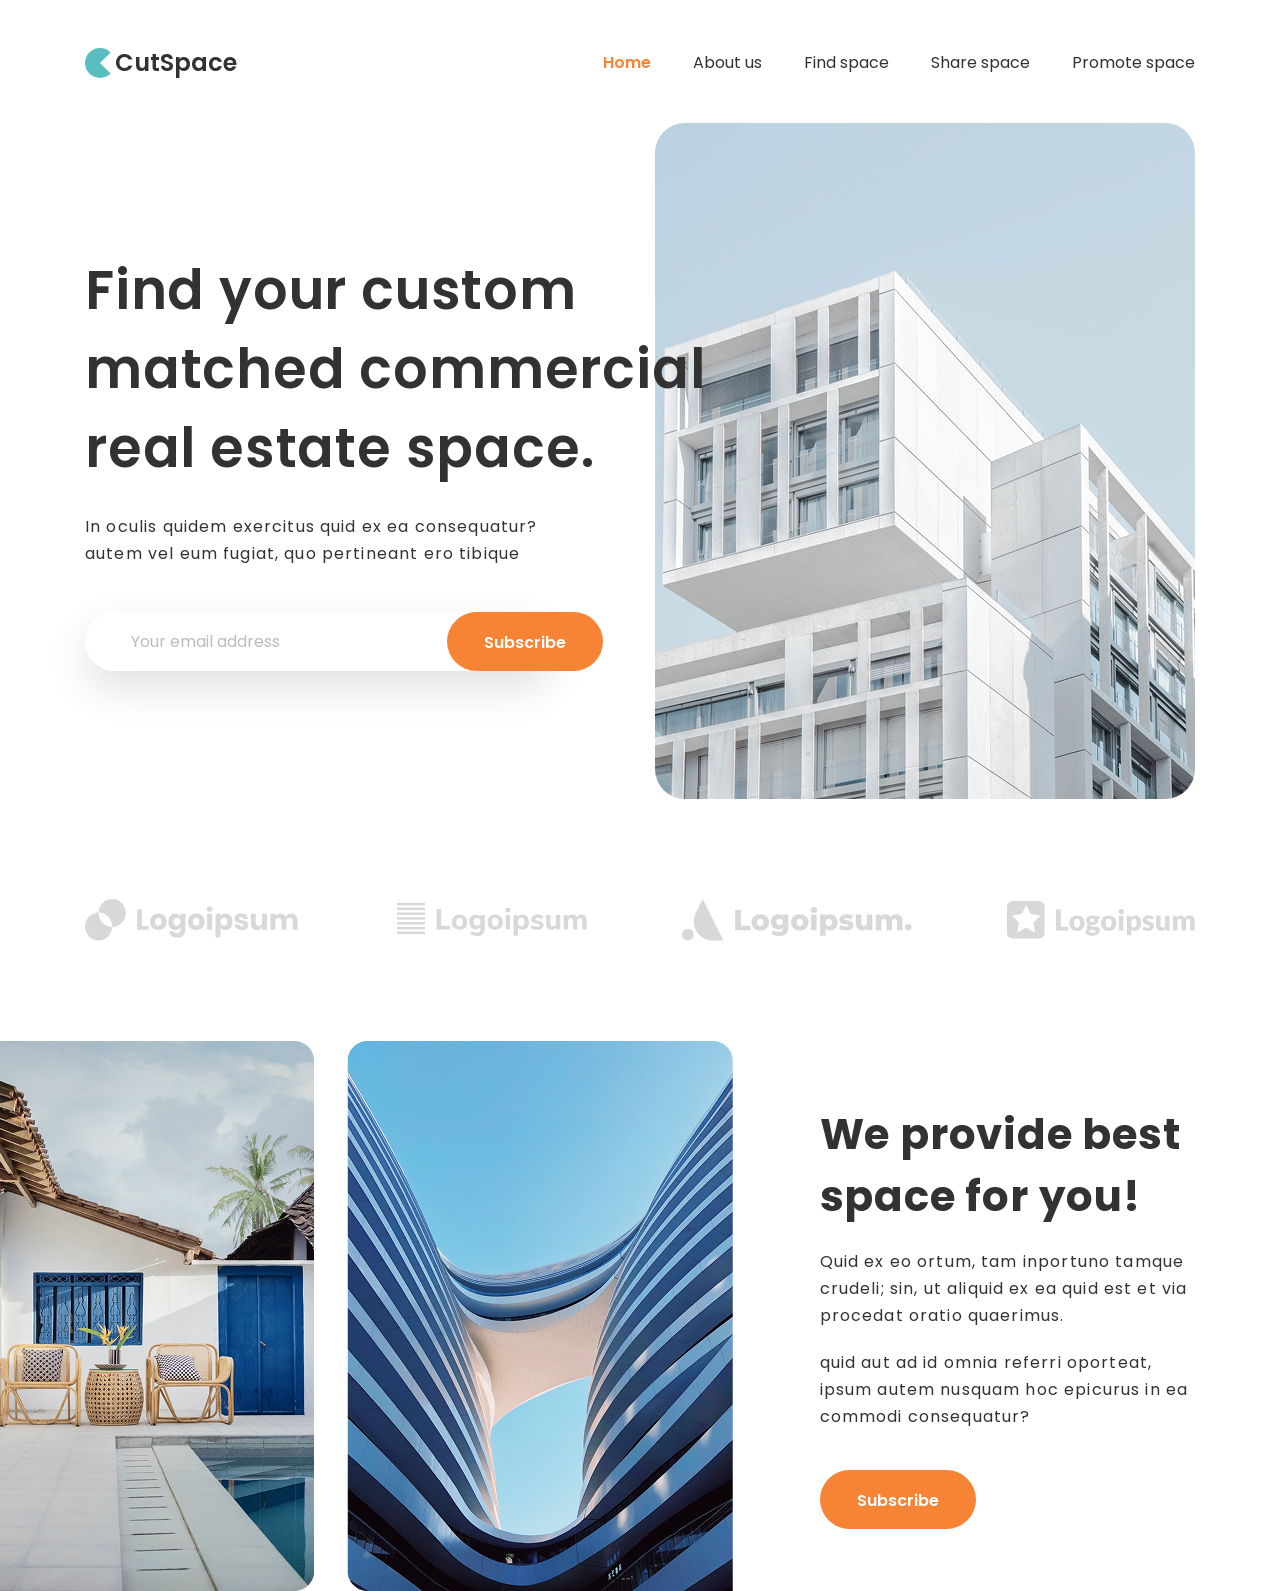
==== index.html @ 337571ca "first commit" ====
<!DOCTYPE html>
<html lang="en">
	<head>
		<meta charset="UTF-8" />
		<meta name="viewport" content="width=device-width, initial-scale=1.0" />
		<title>Suit</title>
		<link rel="stylesheet" href="reset.css" />
		<link rel="stylesheet" href="style.css" />
		<link rel="preconnect" href="https://fonts.googleapis.com" />
		<link rel="preconnect" href="https://fonts.gstatic.com" crossorigin />
		<link
			href="https://fonts.googleapis.com/css2?family=Poppins:ital,wght@0,100;0,200;0,300;0,400;0,500;0,600;0,700;0,800;0,900;1,100;1,200;1,300;1,400;1,500;1,600;1,700;1,800;1,900&display=swap"
			rel="stylesheet"
		/>
	</head>
	<body>


		<!-- header -->
<!-- Логотип + текст в шапке -->

		<div class="container">
			<div class="logo-conteiner">
				<div class="logo">
					<img src="./img/header/logo.svg" alt="logo" />
					<p class="logo__text">CutSpace</p>
				</div>

				<!-- Навигация -->
				
					<div class="nav">
						<ul class="nav-list">
							<li><a class="nav-link orange">Home</a></li>
							<li><a class="nav-link">About us</a></li>
							<li><a class="nav-link">Find space</a></li>
							<li><a class="nav-link">Share space</a></li>
							<li><a class="nav-link">Promote space</a></li>
						</ul>
					</div>
			</div>
		</div>


		<!-- Заголовок + форма + кнопка -->

		<header class="header container">
			<div class="header__left">
				<h1 class="header__title">
					Find your custom matched commercial real estate space.
				</h1>
				<p class="header__text">
					In oculis quidem exercitus quid ex ea consequatur? autem vel eum
					fugiat, quo pertineant ero tibique
				</p>
				<form action="" class="form">
					<div class="input-wrap">
						<label class="form__label" for="email">
							<img src="./img/header/post_logo.jpg" alt=""
						/></label>
						<input
							class="form__input"
							type="text"
							id="email"
							placeholder="Your email address"
						/>
					</div>
					<button class="btn">Subscribe</button>
				</form>
			</div>
			<div class="header__right">
				<img src="./img/header/main_logo.jpg" alt="picture" />
			</div>
		</header>



<!-- main block -->



		<main>

			<!-- Клиенты логотипы -->
			
			<section class="clients">
				<div class="container clients__wrap">
					<img src="./img/main/clients/logo-1.svg" alt="clients-1" />
					<img src="./img/main/clients/logo-2.svg" alt="clients-2" />
					<img src="./img/main/clients/logo-3.svg" alt="clients-3" />
					<img src="./img/main/clients/logo-4.svg" alt="clients-4" />
				</div>
			</section>

			<!-- Информация -->
			<section class="information">
				<div class="information__pictures">
					<div class="picture">
						<img class="picture__img" src="./img/main/information/information-left.jpg" alt="information" />
					</div>
					<div class="picture">
						<img class="picture__img" src="./img/main/information/information-right.jpg" alt="information-2" />
					</div>
				</div>

				<!-- Информационное описание -->
				<div class="container information__description">
					<h2 class="title">We provide best space for you!</h2>
					<p class="text">Quid ex eo ortum, tam inportuno tamque crudeli; sin, ut aliquid ex ea quid est et via procedat oratio quaerimus.</p>
					<p class="text information__text">quid aut ad id omnia referri oporteat, ipsum autem nusquam hoc epicurus in ea commodi consequatur?</p>
					<button class="btn information__btn">Subscribe</button>
				</div>
			</section>
		</main>
	</body>
</html>
---- style.css ----
* {
	font-family: 'Poppins', sans-serif;
  color: #323232;
}

.container {
	max-width: 1140px; /* Максимальная длина блока */
	padding: 0 15px; /* внутрненний отсутп */
	margin: 0 auto; /* внешний отсутп*/
}

.logo {
	display: flex;
	gap: 4px; /* Отсутпы между рядами*/
	align-items: center;
}

.logo__text {
	font-weight: 600;
	font-size: 24px;
}

.orange {
  color: #F78434;
  font-weight: 600;
  font-size: 16px;

}

.logo-conteiner {
  display: flex;
    justify-content: space-between;
    padding: 45px 0 43px 0;
    align-items: center;
}

.nav-list {
  display: flex;
  gap: 42px;
}

/* header*/

.header {
  display: flex;
  justify-content: space-between;
  align-items: center;
}

.header__left {
  max-width: 467px;

}

.header__title {
  font-size: 54px;
  font-weight: 600;
  line-height: 79px;
  letter-spacing: 0.8px;
  margin-right: -160px;
  position: relative;
  z-index: 1;
  margin-bottom: 25px;
}

.header__text {
  font-size: 16px;
  line-height: 27px;
  letter-spacing: 1.15px;
  margin-bottom: 45px;
}

/* Форма */

.form {
box-shadow: 0px 17px 42px rgba(0, 0, 0, 0.12);
border-radius: 30px;
display: flex;
justify-content: space-between;
align-items: center;
}

.input-wrap {
  display: flex;
  align-items: center;
  
}

.form__label {
  padding-left: 28px;
  padding-right: 18px;
}

.form__input::placeholder {
color: #BBBBBB;
}

.btn {
  background-color: #F78434;
  font-size: 16px;
  font-weight: 600;
  color: #FFFFFF;
  padding: 18px 37px 16px 37px;
  border-radius: 30px;
}

.header__right {
  border-radius: 30px;
  overflow: hidden;
}

/* clietns */


.clients__wrap {
  display: flex;
  justify-content: space-between;
  padding-top: 100px;
  padding-bottom: 100px;
}

.information {
  display: flex;
  justify-content: space-between;
}

/* Информационные картинки к описанию */

.information__pictures {
  display: flex;
  gap: 32px;
}

/* Описание */

.information__description {
  display: flex;
  flex-direction: column;
  gap: 20px;
  max-width: 374px;
  padding: 0;
  justify-content: center;
}

.title {
font-size: 42px;
font-style: normal;
font-weight: 700;
line-height: 62px;
letter-spacing: 0.8px;
}

.text {
  font-size: 16px;
  font-style: normal;
  line-height: 27px;
  letter-spacing: 1.15px;
}
.information__text {
  margin-bottom: 20px;
}

/* Кнопка информация */
.information__btn {
  align-self: flex-start;
}
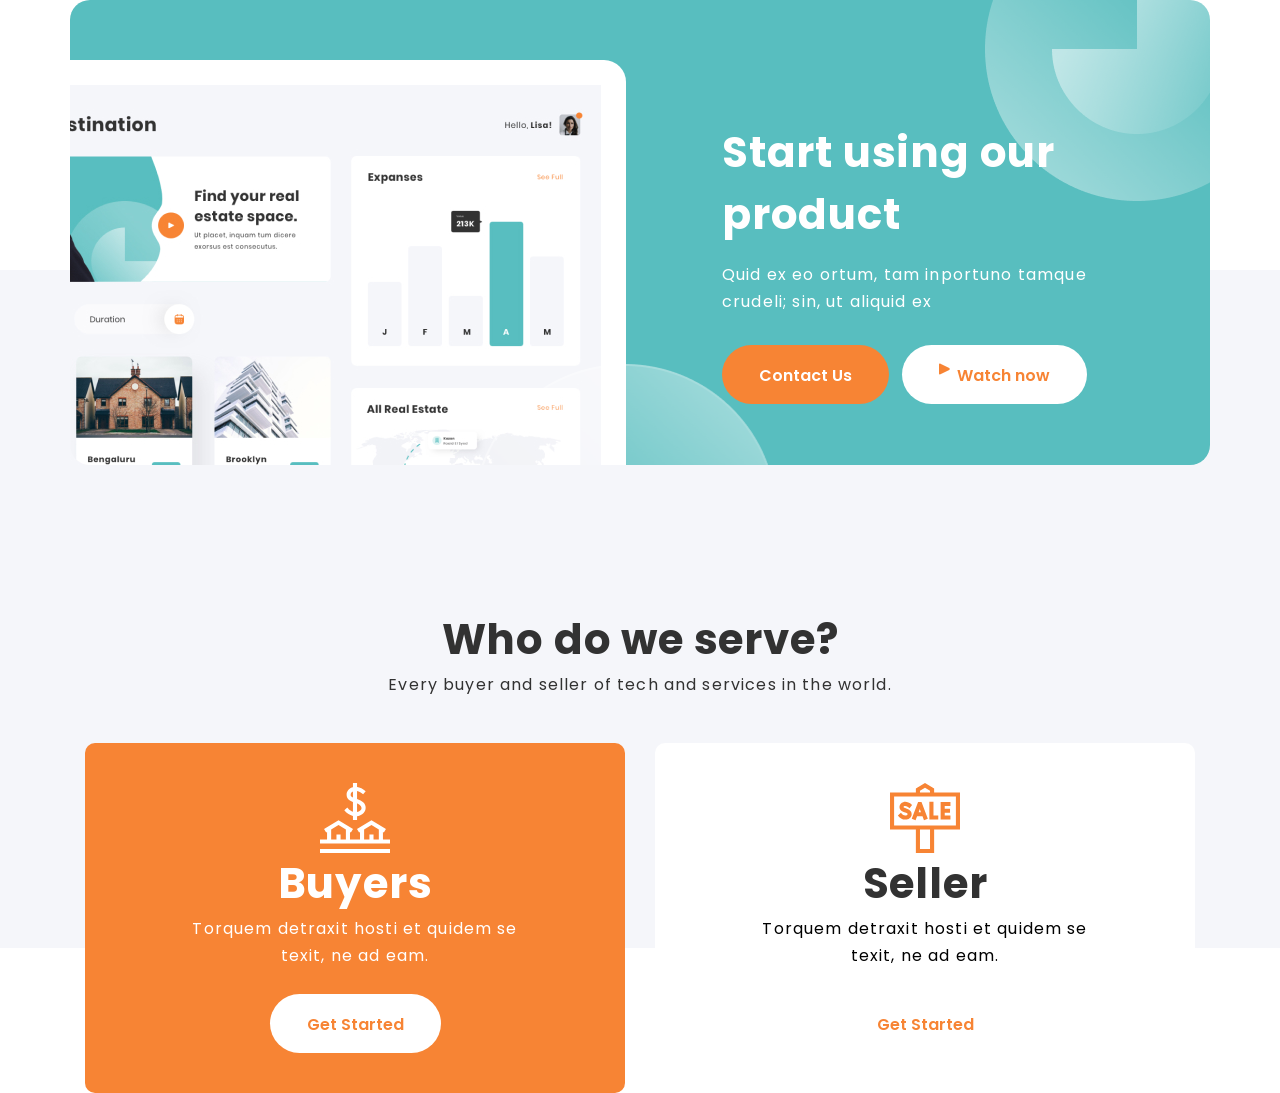
==== commit a5d8fdbb: "Добавил serve section" ====
--- a/index.html
+++ b/index.html
@@ -14,12 +14,10 @@
 		/>
 	</head>
 	<body>
+		<!-- header -->
+		<!-- Логотип + текст в шапке -->
 
-
-		<!-- header -->
-<!-- Логотип + текст в шапке -->
-
-		<div class="container">
+		<div class="container none">
 			<div class="logo-conteiner">
 				<div class="logo">
 					<img src="./img/header/logo.svg" alt="logo" />
@@ -27,23 +25,22 @@
 				</div>
 
 				<!-- Навигация -->
-				
-					<div class="nav">
-						<ul class="nav-list">
-							<li><a class="nav-link orange">Home</a></li>
-							<li><a class="nav-link">About us</a></li>
-							<li><a class="nav-link">Find space</a></li>
-							<li><a class="nav-link">Share space</a></li>
-							<li><a class="nav-link">Promote space</a></li>
-						</ul>
-					</div>
+
+				<div class="nav">
+					<ul class="nav-list">
+						<li><a class="nav-link orange">Home</a></li>
+						<li><a class="nav-link">About us</a></li>
+						<li><a class="nav-link">Find space</a></li>
+						<li><a class="nav-link">Share space</a></li>
+						<li><a class="nav-link">Promote space</a></li>
+					</ul>
+				</div>
 			</div>
 		</div>
 
-
 		<!-- Заголовок + форма + кнопка -->
 
-		<header class="header container">
+		<header class="header container none">
 			<div class="header__left">
 				<h1 class="header__title">
 					Find your custom matched commercial real estate space.
@@ -72,17 +69,12 @@
 			</div>
 		</header>
 
-
-
-<!-- main block -->
-
-
+		<!-- main block -->
 
 		<main>
+			<!-- Клиенты логотипы -->
 
-			<!-- Клиенты логотипы -->
-			
-			<section class="clients">
+			<section class="clients none">
 				<div class="container clients__wrap">
 					<img src="./img/main/clients/logo-1.svg" alt="clients-1" />
 					<img src="./img/main/clients/logo-2.svg" alt="clients-2" />
@@ -92,22 +84,113 @@
 			</section>
 
 			<!-- Информация -->
-			<section class="information">
+			<section class="information information__bottom none">
 				<div class="information__pictures">
 					<div class="picture">
-						<img class="picture__img" src="./img/main/information/information-left.jpg" alt="information" />
+						<img
+							class="picture__img"
+							src="./img/main/information/information-left.jpg"
+							alt="information"
+						/>
 					</div>
 					<div class="picture">
-						<img class="picture__img" src="./img/main/information/information-right.jpg" alt="information-2" />
+						<img
+							class="picture__img"
+							src="./img/main/information/information-right.jpg"
+							alt="information-2"
+						/>
 					</div>
 				</div>
 
 				<!-- Информационное описание -->
 				<div class="container information__description">
 					<h2 class="title">We provide best space for you!</h2>
-					<p class="text">Quid ex eo ortum, tam inportuno tamque crudeli; sin, ut aliquid ex ea quid est et via procedat oratio quaerimus.</p>
-					<p class="text information__text">quid aut ad id omnia referri oporteat, ipsum autem nusquam hoc epicurus in ea commodi consequatur?</p>
+					<p class="text">
+						Quid ex eo ortum, tam inportuno tamque crudeli; sin, ut aliquid ex
+						ea quid est et via procedat oratio quaerimus.
+					</p>
+					<p class="text information__text">
+						quid aut ad id omnia referri oporteat, ipsum autem nusquam hoc
+						epicurus in ea commodi consequatur?
+					</p>
 					<button class="btn information__btn">Subscribe</button>
+				</div>
+			</section>
+
+			<!-- Продукт -->
+
+			<section class="product container">
+				<img class="oval-up" src="./img/main/product/Oval.png" alt="Oval_up" />
+
+				<img
+					class="oval-down"
+					src="./img/main/product/Oval_down.png"
+					alt="oval-down"
+				/>
+
+				<div class="product__img">
+					<img src="./img/main/product/dashboard.jpg" alt="dashboard" />
+				</div>
+
+				<div class="product__information">
+					<h2 class="title product__title">Start using our product</h2>
+					<p class="text product__text">
+						Quid ex eo ortum, tam inportuno tamque crudeli; sin, ut aliquid ex
+					</p>
+					<div class="product__buttons">
+						<button class="btn">Contact Us</button>
+						<button class="btn btn_white">
+							<img
+								src="./img/main/product/Icon_watch.svg"
+								alt="icon watch"
+							/>Watch now
+						</button>
+					</div>
+				</div>
+
+				<!-- Главное server -->
+			</section>
+
+			<section class="serve">
+				<div class="container">
+					<div class="serve__header">
+						<h2 class="title">Who do we serve?</h2>
+						<p class="text">
+							Every buyer and seller of tech and services in the world.
+						</p>
+					</div>
+
+					<!-- Карточка Левая server -->
+
+					<div class="cards">
+						<div class="card">
+							<img
+								class="card__img"
+								src="./img/main/card/buyers.svg"
+								alt="buyers"
+							/>
+							<h3 class="title card__title">Buyers</h3>
+							<p class="text card__text">
+								Torquem detraxit hosti et quidem se texit, ne ad eam.
+							</p>
+							<button class="btn btn_white">Get Started</button>
+						</div>
+
+						<!-- Правая карточка -->
+
+						<div class="card card_white">
+							<img
+								class="card__img"
+								src="./img/main/card/sale.svg"
+								alt="buyers"
+							/>
+							<h3 class="title">Seller</h3>
+							<p class="text card__text card__text_black">
+								Torquem detraxit hosti et quidem se texit, ne ad eam.
+							</p>
+							<button class="btn btn_white">Get Started</button>
+						</div>
+					</div>
 				</div>
 			</section>
 		</main>
--- a/style.css
+++ b/style.css
@@ -1,6 +1,10 @@
 * {
 	font-family: 'Poppins', sans-serif;
-  color: #323232;
+	color: #323232;
+}
+
+.none {
+	display: none !important;
 }
 
 .container {
@@ -21,146 +25,276 @@
 }
 
 .orange {
-  color: #F78434;
-  font-weight: 600;
-  font-size: 16px;
-
+	color: #f78434;
+	font-weight: 600;
+	font-size: 16px;
 }
 
 .logo-conteiner {
-  display: flex;
-    justify-content: space-between;
-    padding: 45px 0 43px 0;
-    align-items: center;
+	display: flex;
+	justify-content: space-between;
+	padding: 45px 0 43px 0;
+	align-items: center;
 }
 
 .nav-list {
-  display: flex;
-  gap: 42px;
+	display: flex;
+	gap: 42px;
 }
 
 /* header*/
 
 .header {
-  display: flex;
-  justify-content: space-between;
-  align-items: center;
+	display: flex;
+	justify-content: space-between;
+	align-items: center;
 }
 
 .header__left {
-  max-width: 467px;
-
+	max-width: 467px;
 }
 
 .header__title {
-  font-size: 54px;
-  font-weight: 600;
-  line-height: 79px;
-  letter-spacing: 0.8px;
-  margin-right: -160px;
-  position: relative;
-  z-index: 1;
-  margin-bottom: 25px;
+	font-size: 54px;
+	font-weight: 600;
+	line-height: 79px;
+	letter-spacing: 0.8px;
+	margin-right: -160px;
+	position: relative;
+	z-index: 1;
+	margin-bottom: 25px;
 }
 
 .header__text {
-  font-size: 16px;
-  line-height: 27px;
-  letter-spacing: 1.15px;
-  margin-bottom: 45px;
+	font-size: 16px;
+	line-height: 27px;
+	letter-spacing: 1.15px;
+	margin-bottom: 45px;
 }
 
 /* Форма */
 
 .form {
-box-shadow: 0px 17px 42px rgba(0, 0, 0, 0.12);
-border-radius: 30px;
-display: flex;
-justify-content: space-between;
-align-items: center;
+	box-shadow: 0px 17px 42px rgba(0, 0, 0, 0.12);
+	border-radius: 30px;
+	display: flex;
+	justify-content: space-between;
+	align-items: center;
 }
 
 .input-wrap {
-  display: flex;
-  align-items: center;
-  
+	display: flex;
+	align-items: center;
 }
 
 .form__label {
-  padding-left: 28px;
-  padding-right: 18px;
+	padding-left: 28px;
+	padding-right: 18px;
 }
 
 .form__input::placeholder {
-color: #BBBBBB;
+	color: #bbbbbb;
 }
 
 .btn {
-  background-color: #F78434;
-  font-size: 16px;
-  font-weight: 600;
-  color: #FFFFFF;
-  padding: 18px 37px 16px 37px;
-  border-radius: 30px;
+	background-color: #f78434;
+	font-size: 16px;
+	font-weight: 600;
+	color: #ffffff;
+	padding: 18px 37px 16px 37px;
+	border-radius: 30px;
 }
 
 .header__right {
-  border-radius: 30px;
-  overflow: hidden;
+	border-radius: 30px;
+	overflow: hidden;
 }
 
 /* clietns */
 
-
 .clients__wrap {
-  display: flex;
-  justify-content: space-between;
-  padding-top: 100px;
-  padding-bottom: 100px;
+	display: flex;
+	justify-content: space-between;
+	padding-top: 100px;
+	padding-bottom: 100px;
 }
 
 .information {
-  display: flex;
-  justify-content: space-between;
-}
-
+	display: flex;
+	justify-content: space-between;
+}
+
+.information__bottom {
+	margin-bottom: 154px;
+}
 /* Информационные картинки к описанию */
 
 .information__pictures {
-  display: flex;
-  gap: 32px;
+	display: flex;
+	gap: 32px;
 }
 
 /* Описание */
 
 .information__description {
-  display: flex;
-  flex-direction: column;
-  gap: 20px;
-  max-width: 374px;
-  padding: 0;
-  justify-content: center;
+	display: flex;
+	flex-direction: column;
+	gap: 20px;
+	max-width: 374px;
+	padding: 0;
+	justify-content: center;
 }
 
 .title {
-font-size: 42px;
-font-style: normal;
-font-weight: 700;
-line-height: 62px;
-letter-spacing: 0.8px;
+	font-size: 42px;
+	font-style: normal;
+	font-weight: 700;
+	line-height: 62px;
+	letter-spacing: 0.8px;
 }
 
 .text {
-  font-size: 16px;
-  font-style: normal;
-  line-height: 27px;
-  letter-spacing: 1.15px;
+	font-size: 16px;
+	font-style: normal;
+	line-height: 27px;
+	letter-spacing: 1.15px;
 }
 .information__text {
-  margin-bottom: 20px;
+	margin-bottom: 20px;
 }
 
 /* Кнопка информация */
 .information__btn {
-  align-self: flex-start;
-}
+	align-self: flex-start;
+}
+
+/* Продукт */
+
+.product {
+	background-color: #58bebf;
+	padding-left: 0;
+	padding-top: 60px;
+	display: flex;
+	gap: 96px;
+	border-radius: 20px;
+	align-items: center;
+	position: relative;
+	margin-bottom: 144px;
+}
+
+.oval-up {
+	position: absolute;
+	right: 0;
+	top: 0;
+}
+
+.oval-down {
+	position: absolute;
+	bottom: 0;
+	left: 50%;
+	transform: translateX(-55%);
+}
+
+.product__img {
+	border-radius: 0 22px 0 0;
+	overflow: hidden;
+	padding: 25px 25px 0 0;
+	background-color: white;
+}
+
+.product__information {
+	max-width: 365px;
+}
+
+.product__title {
+	margin-bottom: 15px;
+	color: white;
+}
+
+.product__text {
+	color: white;
+	margin-bottom: 30px;
+}
+
+.product__buttons {
+	display: flex;
+	justify-content: space-between;
+}
+
+.btn_white {
+	color: black;
+	background: white;
+	display: flex;
+	gap: 7px;
+}
+
+/* Serve */
+.serve {
+	position: relative;
+}
+.serve:before {
+	content: '';
+	display: block;
+	width: 100%;
+	height: 140%;
+	background-color: #f5f6fa;
+	position: absolute;
+	top: -70%;
+	z-index: -1;
+}
+
+.serve__header {
+	display: flex;
+	flex-direction: column;
+	align-items: center;
+	margin-bottom: 45px;
+}
+
+.cards {
+	display: flex;
+	justify-content: space-between;
+}
+
+/* Карточка */
+.card {
+	max-width: 540px;
+	background-color: #f78434;
+	padding-top: 40px;
+	padding-bottom: 40px;
+	display: flex;
+	flex-direction: column;
+	align-items: center;
+	border-radius: 10px;
+	padding-left: 88px;
+	padding-right: 88px;
+}
+
+.card__img {
+	width: 70px;
+}
+
+.card__title {
+	color: white;
+}
+
+.card__text {
+	color: white;
+	margin-bottom: 25px;
+	max-width: 364px;
+	text-align: center;
+}
+
+.btn_white {
+	background-color: white;
+	color: #f78434;
+}
+
+/* Правая карточка */
+
+.card_white {
+	background-color: white;
+}
+
+.card__text_black {
+	color: black;
+}
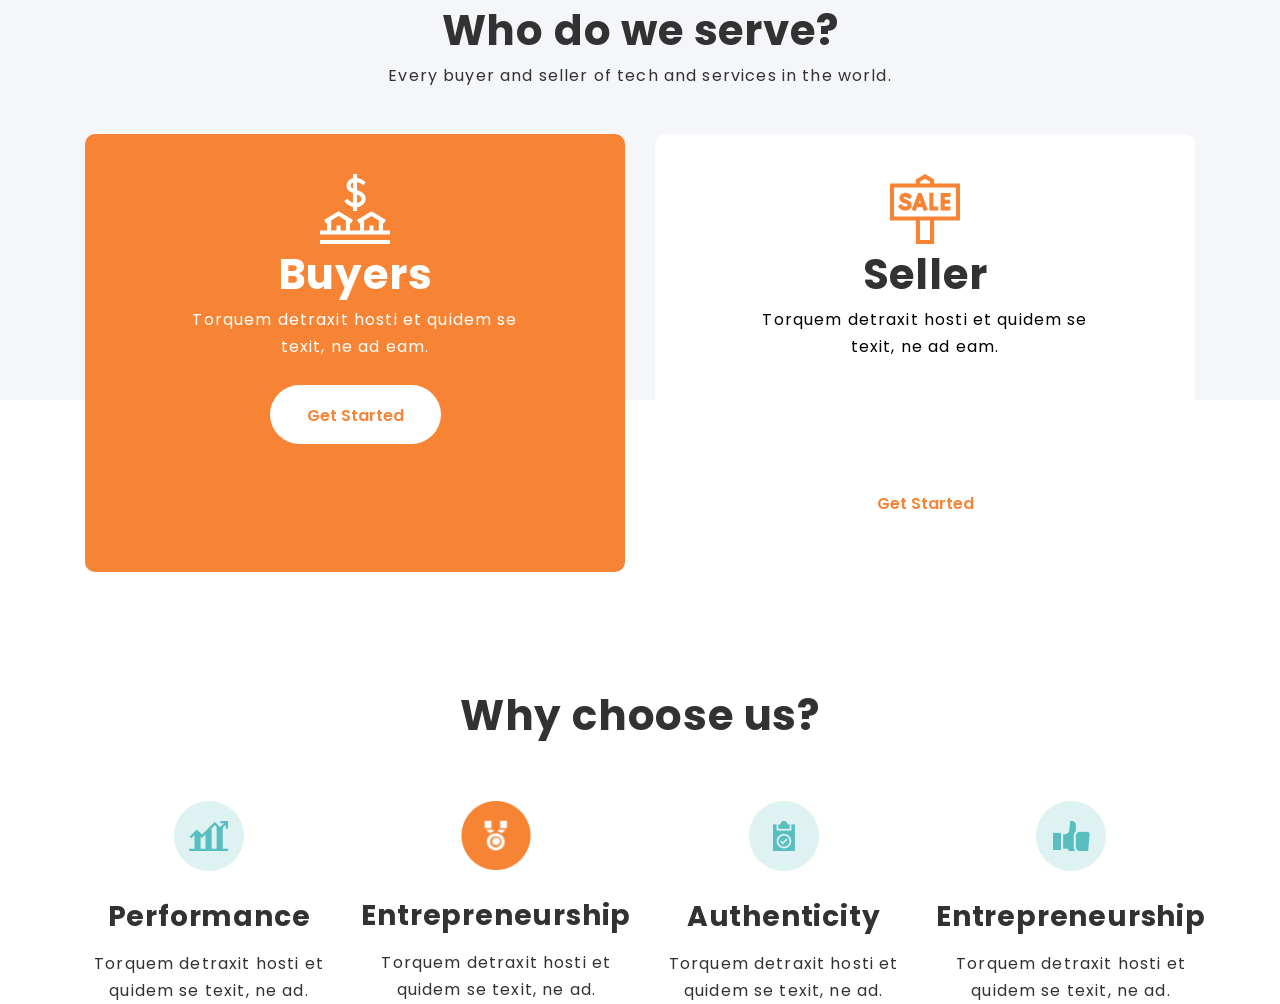
==== commit ec9f1daa: "add block  Why choose us?" ====
--- a/index.html
+++ b/index.html
@@ -119,7 +119,7 @@
 
 			<!-- Продукт -->
 
-			<section class="product container">
+			<section class="product container none">
 				<img class="oval-up" src="./img/main/product/Oval.png" alt="Oval_up" />
 
 				<img
@@ -193,6 +193,64 @@
 					</div>
 				</div>
 			</section>
+
+			<!-- Лидеры  -->
+
+			<section class="choose">
+				<div class="container">
+					<h2 class="title choose__title">Why choose us?</h2>
+					<div class="leaderships">
+						<!-- Performance -->
+						<div class="leadership">
+							<img
+								class="leadership__img"
+								src="./img/main/choose/Performance.jpg"
+								alt="Performance"
+							/>
+							<h3 class="title leadership__title">Performance</h3>
+							<p class="text leadership_text">
+								Torquem detraxit hosti et quidem se texit, ne ad.
+							</p>
+						</div>
+						<!-- Entrepreneurship -->
+						<div class="leadership">
+							<img
+								class="leadership__img"
+								src="./img/main/choose/Entrepreneurship.jpg"
+								alt="Entrepreneurship"
+							/>
+							<h3 class="title leadership__title">Entrepreneurship</h3>
+							<p class="text leadership_text">
+								Torquem detraxit hosti et quidem se texit, ne ad.
+							</p>
+						</div>
+						<!-- Authenticity -->
+						<div class="leadership">
+							<img
+								class="leadership__img"
+								src="./img/main/choose/Authenticity.jpg"
+								alt="Authenticity"
+							/>
+							<h3 class="title leadership__title">Authenticity</h3>
+							<p class="text leadership_text">
+								Torquem detraxit hosti et quidem se texit, ne ad.
+							</p>
+						</div>
+						<!-- Kindness -->
+						<div class="leadership">
+							<img
+								class="leadership__img"
+								src="./img/main/choose/Kindness.jpg"
+								alt="Kindness"
+							/>
+							<h3 class="title leadership__title">Entrepreneurship</h3>
+							<p class="text leadership_text">
+								Torquem detraxit hosti et quidem se texit, ne ad.
+							</p>
+						</div>
+					</div>
+				</div>
+			</section>
 		</main>
 	</body>
 </html>
--- a/style.css
+++ b/style.css
@@ -231,6 +231,7 @@
 /* Serve */
 .serve {
 	position: relative;
+	margin-bottom: 113px;
 }
 .serve:before {
 	content: '';
@@ -297,4 +298,39 @@
 
 .card__text_black {
 	color: black;
-}
+	margin-bottom: 113px;
+}
+
+/* Лидеры */
+
+.leaderships {
+	display: flex;
+	justify-content: space-between;
+}
+
+.leadership {
+	max-width: 248px;
+	display: flex;
+	flex-direction: column;
+	align-items: center;
+}
+
+.choose__title {
+	text-align: center;
+	margin-bottom: 54px;
+}
+
+.leadership__img {
+	max-width: 70px;
+}
+
+.leadership__title {
+	font-size: 28px;
+	padding-top: 15px;
+	padding-bottom: 2px;
+}
+
+.leadership_text {
+	max-width: 248px;
+	text-align: center;
+}
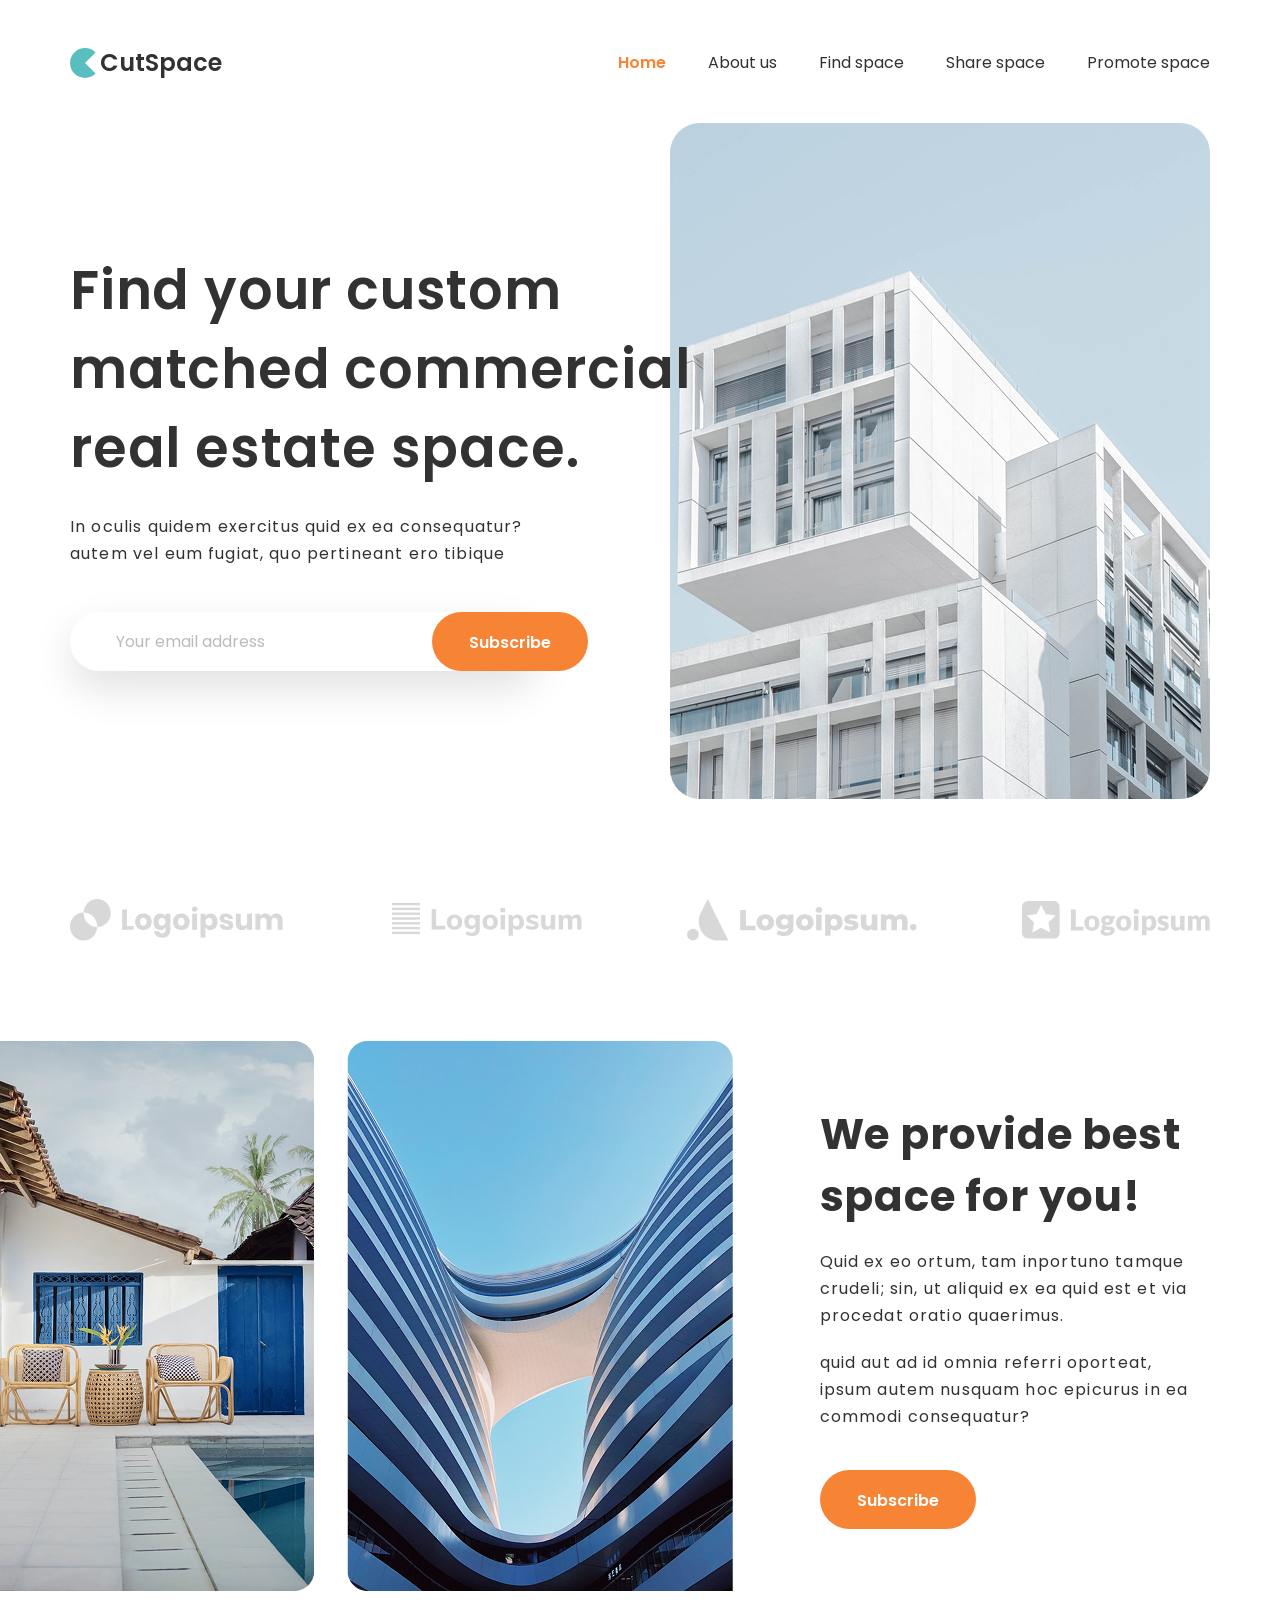
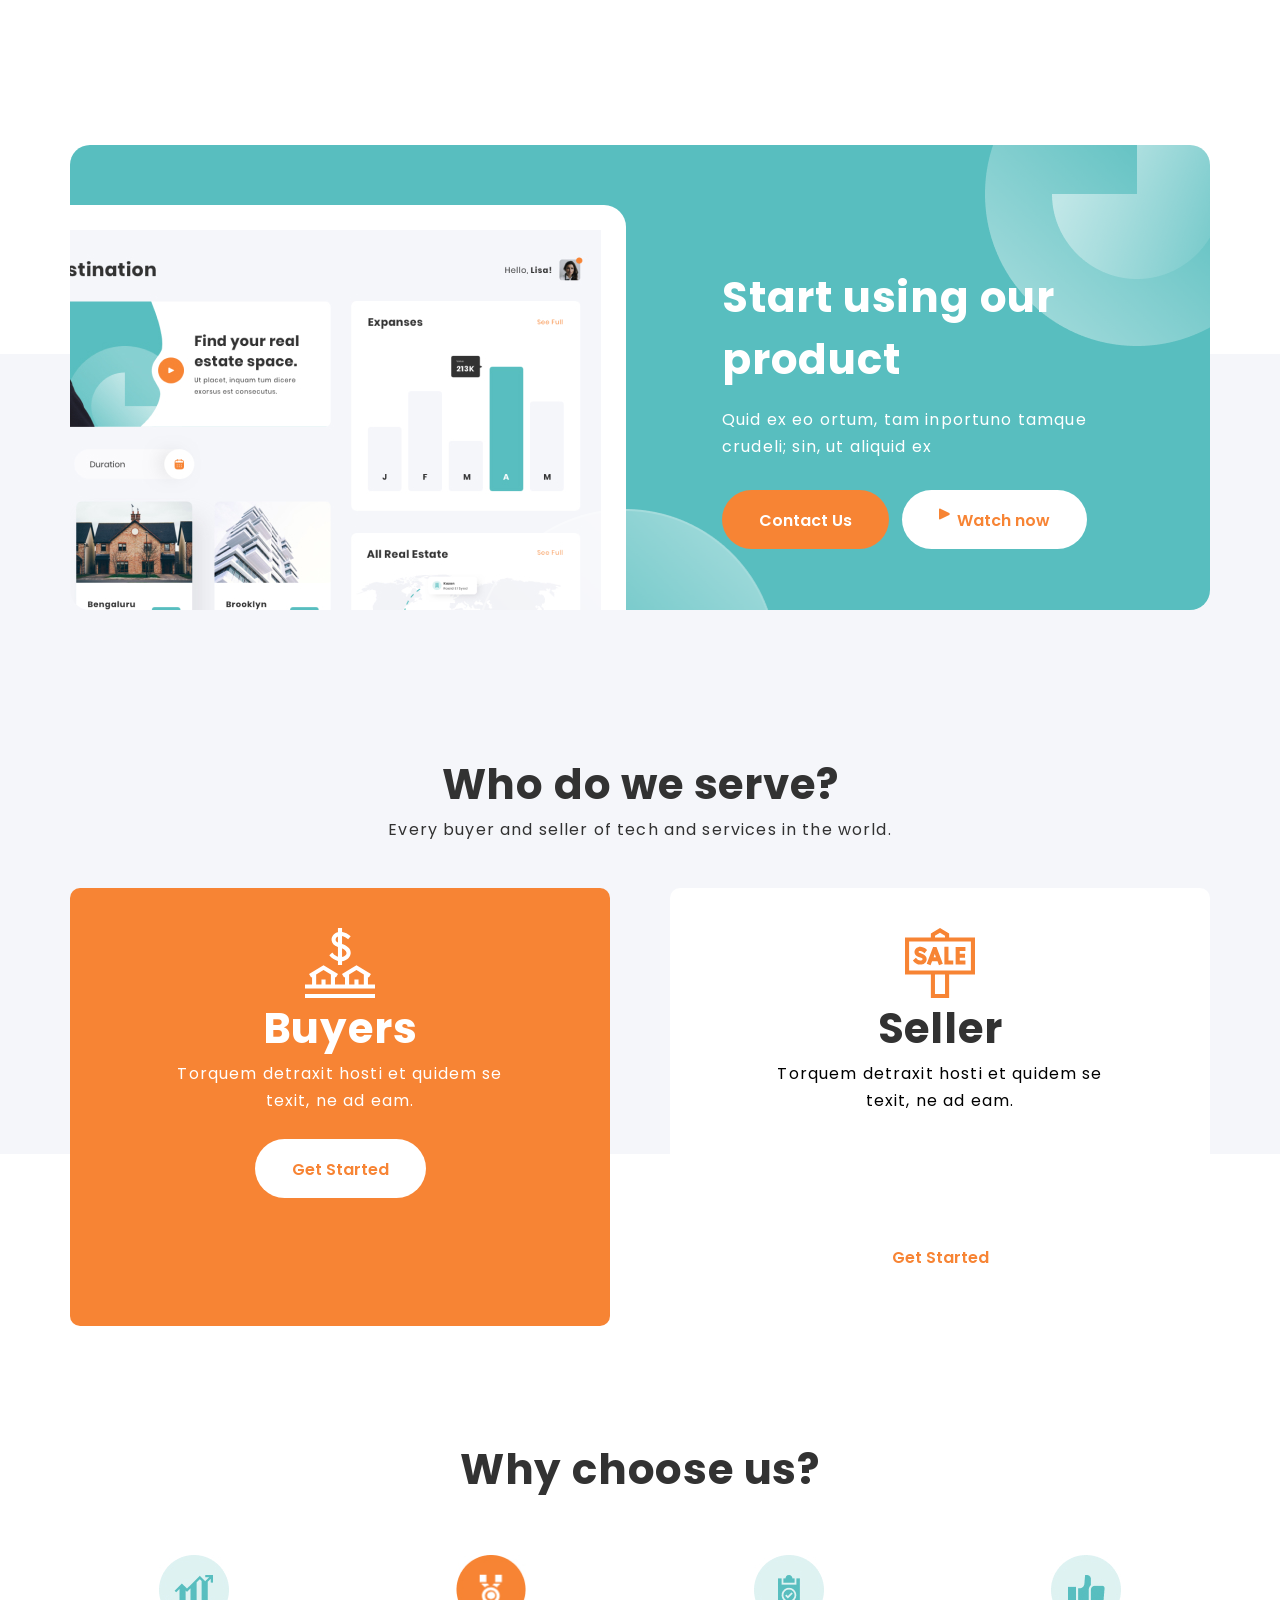
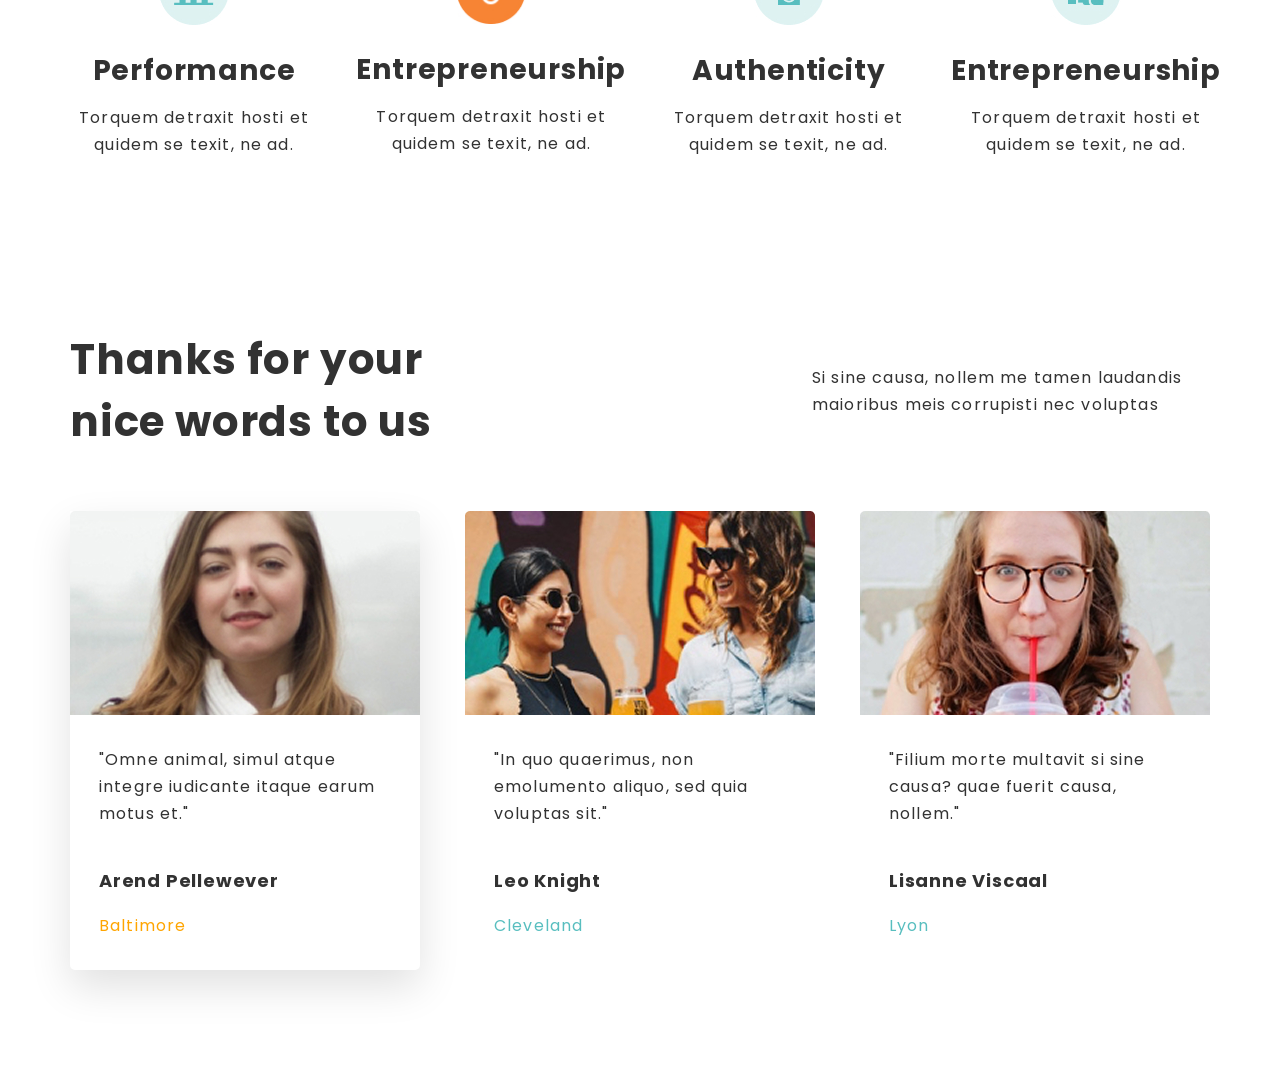
==== commit 628e0cec: "add feedback block" ====
--- a/index.html
+++ b/index.html
@@ -17,7 +17,7 @@
 		<!-- header -->
 		<!-- Логотип + текст в шапке -->
 
-		<div class="container none">
+		<div class="container">
 			<div class="logo-conteiner">
 				<div class="logo">
 					<img src="./img/header/logo.svg" alt="logo" />
@@ -40,7 +40,7 @@
 
 		<!-- Заголовок + форма + кнопка -->
 
-		<header class="header container none">
+		<header class="header container">
 			<div class="header__left">
 				<h1 class="header__title">
 					Find your custom matched commercial real estate space.
@@ -74,7 +74,7 @@
 		<main>
 			<!-- Клиенты логотипы -->
 
-			<section class="clients none">
+			<section class="clients">
 				<div class="container clients__wrap">
 					<img src="./img/main/clients/logo-1.svg" alt="clients-1" />
 					<img src="./img/main/clients/logo-2.svg" alt="clients-2" />
@@ -84,7 +84,7 @@
 			</section>
 
 			<!-- Информация -->
-			<section class="information information__bottom none">
+			<section class="information information__bottom">
 				<div class="information__pictures">
 					<div class="picture">
 						<img
@@ -119,7 +119,7 @@
 
 			<!-- Продукт -->
 
-			<section class="product container none">
+			<section class="product container">
 				<img class="oval-up" src="./img/main/product/Oval.png" alt="Oval_up" />
 
 				<img
@@ -212,7 +212,9 @@
 								Torquem detraxit hosti et quidem se texit, ne ad.
 							</p>
 						</div>
+
 						<!-- Entrepreneurship -->
+
 						<div class="leadership">
 							<img
 								class="leadership__img"
@@ -224,7 +226,9 @@
 								Torquem detraxit hosti et quidem se texit, ne ad.
 							</p>
 						</div>
+
 						<!-- Authenticity -->
+
 						<div class="leadership">
 							<img
 								class="leadership__img"
@@ -236,7 +240,9 @@
 								Torquem detraxit hosti et quidem se texit, ne ad.
 							</p>
 						</div>
+
 						<!-- Kindness -->
+
 						<div class="leadership">
 							<img
 								class="leadership__img"
@@ -251,6 +257,68 @@
 					</div>
 				</div>
 			</section>
+
+			<!-- Обратная связь -->
+
+			<section class="feedback">
+				<div class="container feedback__intro">
+					<h2 class="title feedback__title">
+						Thanks for your nice words to us
+					</h2>
+					<p class="text feedback__text">
+						Si sine causa, nollem me tamen laudandis maioribus meis corrupisti
+						nec voluptas
+					</p>
+				</div>
+				<div class="container reviews">
+					<!-- Обзор №1 -->
+
+					<div class="review review_shadow">
+						<img
+							class="review__img"
+							src="./img/main/feedback/girl-1.jpg"
+							alt="girl-1"
+						/>
+						<p class="text review__text">
+							"Omne animal, simul atque integre iudicante itaque earum motus
+							et."
+						</p>
+						<h3 class="title review__title">Arend Pellewever</h3>
+						<p class="text review__surname  review__surname_orange">Baltimore</p>
+					</div>
+
+					<!-- Обзор № 2 -->
+
+					<div class="review">
+						<img
+							class="review__img"
+							src="./img/main/feedback/girl-2.jpg"
+							alt="girl-1"
+						/>
+						<p class="text review__text">
+							"In quo quaerimus, non emolumento aliquo, sed quia voluptas sit."
+						</p>
+						<h3 class="title review__title">Leo Knight</h3>
+						<p class="text review__surname">Cleveland</p>
+					</div>
+
+						<!-- Обзор № 3 -->
+
+						<div class="review">
+						<img
+							class="review__img"
+							src="./img/main/feedback/girl-3.jpg"
+							alt="girl-1"
+						/>
+						<p class="text review__text">
+							"Filium morte multavit si sine causa? quae fuerit causa, nollem."
+						</p>
+						<h3 class="title review__title">Lisanne Viscaal</h3>
+						<p class="text review__surname">Lyon</p>
+					</div>
+
+				</div>
+			</section>
 		</main>
 	</body>
 </html>
--- a/style.css
+++ b/style.css
@@ -9,7 +9,6 @@
 
 .container {
 	max-width: 1140px; /* Максимальная длина блока */
-	padding: 0 15px; /* внутрненний отсутп */
 	margin: 0 auto; /* внешний отсутп*/
 }
 
@@ -303,6 +302,10 @@
 
 /* Лидеры */
 
+.choose {
+	margin-bottom: 171px;
+}
+
 .leaderships {
 	display: flex;
 	justify-content: space-between;
@@ -334,3 +337,67 @@
 	max-width: 248px;
 	text-align: center;
 }
+
+/* Обратная связь */
+
+.feedback__intro {
+	display: flex;
+	justify-content: space-between;
+	align-items: center;
+	margin-bottom: 58px;
+}
+
+.feedback__title {
+	max-width: 450px;
+}
+
+.feedback__text {
+	max-width: 398px;
+}
+
+/* Отзывы */
+
+/* Отзыв № 1 */
+
+.reviews {
+	display: flex;
+	justify-content: space-between;
+	margin-bottom: 97px;
+}
+
+.review {
+	max-width: 350px;
+	display: block;
+	border-radius: 5px 5px 5px 5px;
+	padding-bottom: 31px;
+}
+
+.review_shadow {
+	max-width: 350px;
+	display: block;
+	border-radius: 5px 5px 5px 5px;
+  box-shadow: 0px 17px 42px rgba(0, 0, 0, 0.12);
+	padding-bottom: 31px;
+}
+.review__img {
+	max-width: 350px;
+}
+
+.review__text {
+	max-width: 292px;
+	margin: 31px 29px 23px 29px;
+}
+
+.review__title {
+	font-size: 18px;
+	margin: 0 0 0 29px;
+}
+
+.review__surname {
+	color: #58BEBF;
+	margin: 0 0 0 29px;
+}
+
+.review__surname_orange {
+	color: orange;
+}
